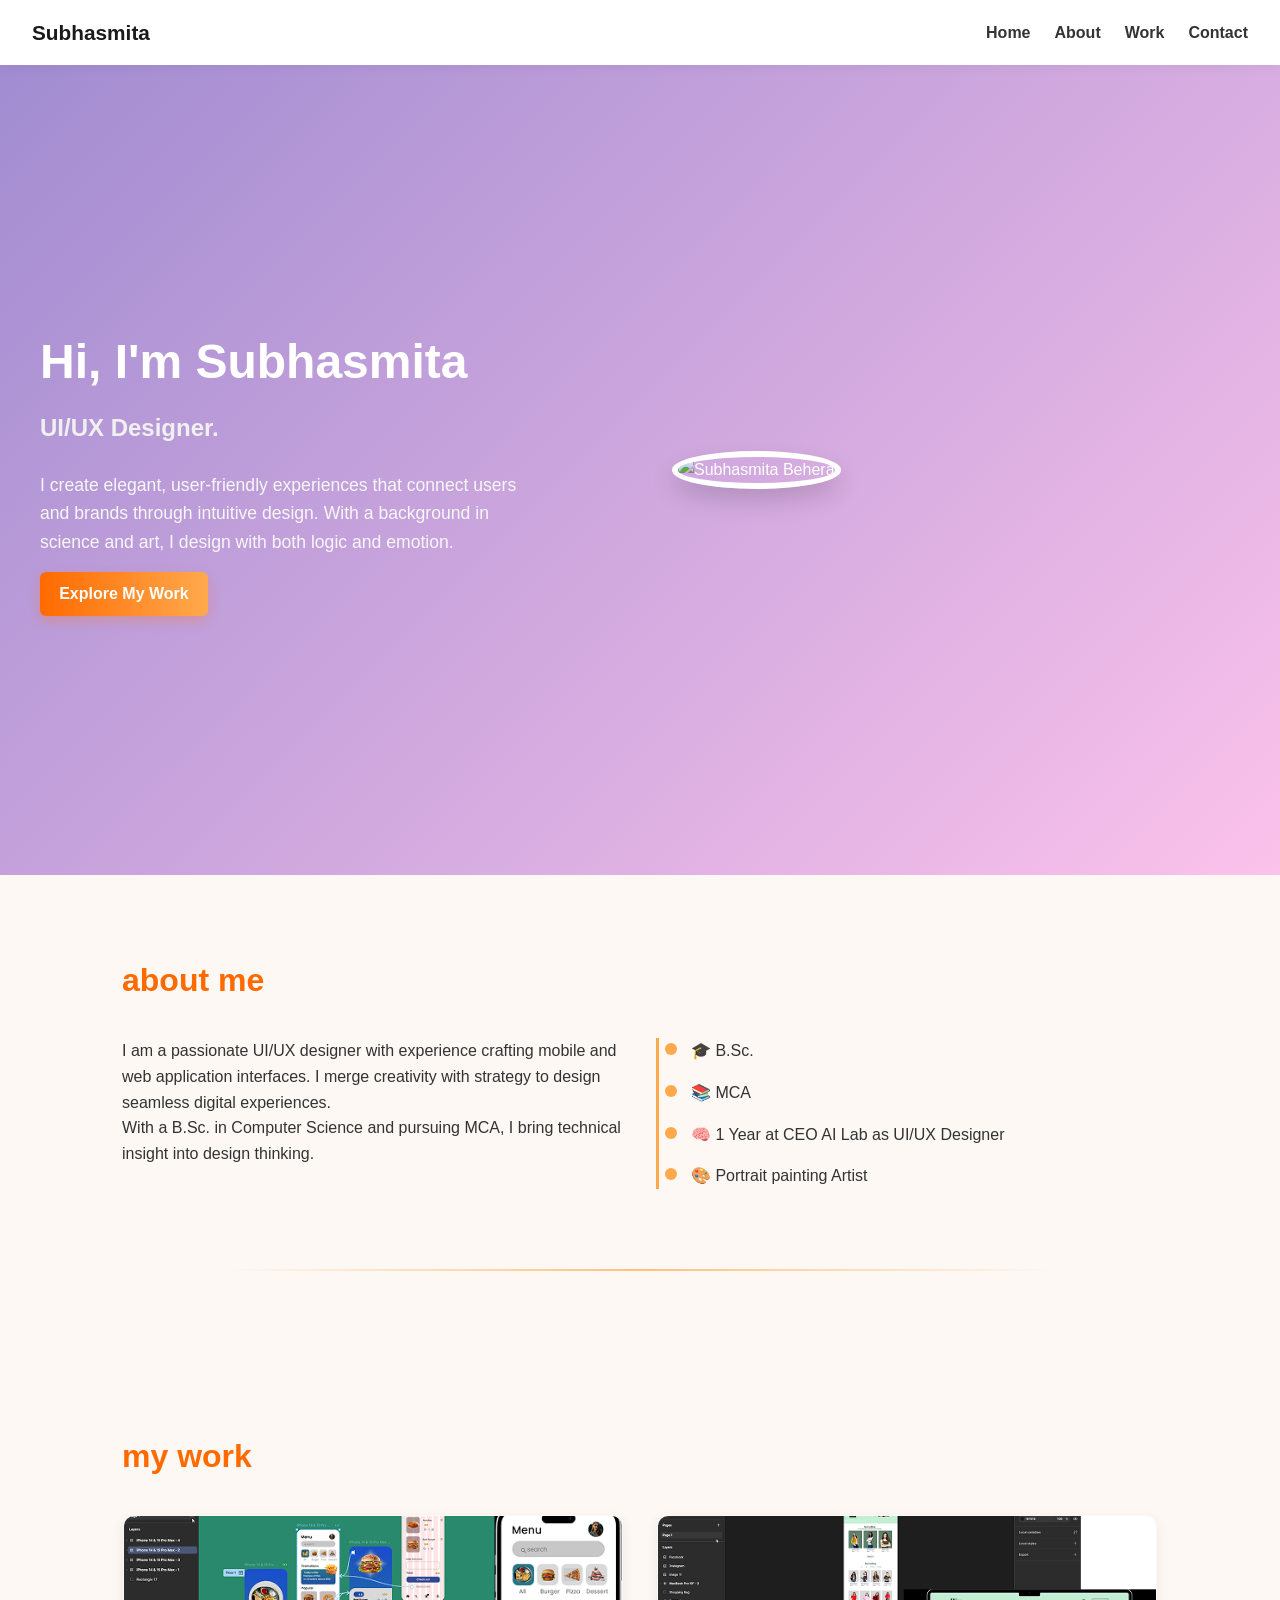
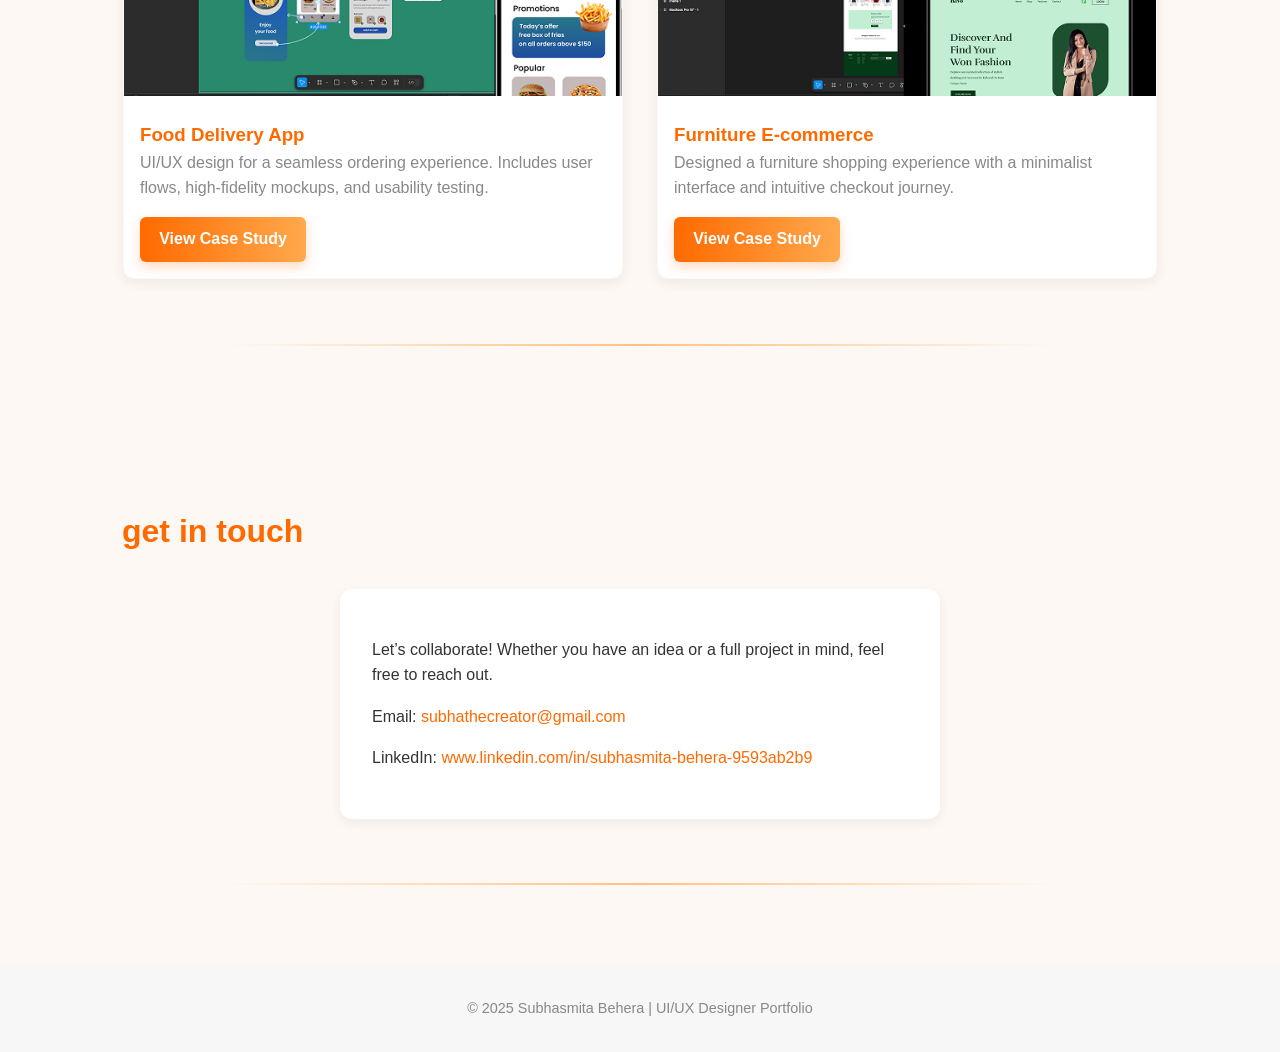
==== index.html @ c78ac77d "main" ====
<!DOCTYPE html>
<html lang="en">
<head>
  <meta charset="UTF-8" />
  <meta name="viewport" content="width=device-width, initial-scale=1.0"/>
  <title>Subhasmita | UI/UX Designer</title>
  <link rel="stylesheet" href="css/styles.css" />
</head>
<body>
  <!-- 🌟 NAVBAR -->
  <nav class="navbar">
    <div class="logo">Subhasmita</div>
    <ul class="nav-links">
      <li><a href="#home">Home</a></li>
      <li><a href="#about">About</a></li>
      <li><a href="#work">Work</a></li>
      <li><a href="#contact">Contact</a></li>
    </ul>
  </nav>

  <!-- 🎯 HERO SECTION -->
  <section class="hero" id="home">
    <div class="hero-container">
      <div class="hero-left animate fade-in">
        <h1>Hi, I'm <span class="highlight">Subhasmita</span></h1>
        <h2 class="tagline">UI/UX Designer.</h2>
        <p>I create elegant, user-friendly experiences that connect users and brands through intuitive design. With a background in science and art, I design with both logic and emotion.</p>
        <a href="#work" class="btn">Explore My Work</a>
      </div>
      <div class="hero-right animate fade-in">
        <img src="assets/profile.jpg" alt="Subhasmita Behera" />
      </div>
    </div>
  </section>

  <!-- 👩‍💻 ABOUT SECTION -->
  <section class="section" id="about">
    <h2 class="section-title">About Me</h2>
    <div class="about-grid">
      <div>
        <p>I am a passionate UI/UX designer with experience crafting mobile and web application interfaces. I merge creativity with strategy to design seamless digital experiences.</p>
        <p>With a B.Sc. in Computer Science and pursuing MCA, I bring technical insight into design thinking.</p>
      </div>
      <div>
        <ul class="timeline">
          <li>🎓 B.Sc.</li>
          <li>📚 MCA</li>
          <li>🧠 1 Year at CEO AI Lab as UI/UX Designer</li>
          <li>🎨 Portrait painting Artist </li>
        </ul>
      </div>
    </div>
    <div class="section-divider"></div>
  </section>

  <!-- 💼 WORK SECTION -->
  <section class="section" id="work">
    <h2 class="section-title">My Work</h2>
    <div class="project-grid">
      <div class="project-card">
        <div class="project-image">
          <img src="assets/food app.png" alt="Project 1">
        </div>
        <div class="project-content">
          <h3>Food Delivery App</h3>
          <p>UI/UX design for a seamless ordering experience. Includes user flows, high-fidelity mockups, and usability testing.</p>
          <a href="/food-delivery.html" class="btn">View Case Study</a>
        </div>
      </div>

      <div class="project-card">
        <div class="project-image">
          <img src="assets/shop app.png" alt="Project 2">
        </div>
        <div class="project-content">
          <h3>Furniture E-commerce</h3>
          <p>Designed a furniture shopping experience with a minimalist interface and intuitive checkout journey.</p>
          <a href="/uber-clone.html" class="btn">View Case Study</a>
        </div>
      </div>
      
    </div>
    <div class="section-divider"></div>
  </section>

  <!-- 📞 CONTACT SECTION -->
  <section class="section" id="contact">
    <h2 class="section-title">Get in Touch</h2>
    <div class="contact-content">
      <p>Let’s collaborate! Whether you have an idea or a full project in mind, feel free to reach out.</p>
      <p>Email: <a href="mailto:subhathecreator@gmail.com">subhathecreator@gmail.com</a></p>
      <p>LinkedIn: <a href="https://www.linkedin.com/in/subhasmita-behera-9593ab2b9">www.linkedin.com/in/subhasmita-behera-9593ab2b9</a></p>
    </div>
    <div class="section-divider"></div>
  </section>

  <!-- 🧾 FOOTER -->
  <footer>
    <p>© 2025 Subhasmita Behera | UI/UX Designer Portfolio</p>
  </footer>
   <script src="scripts.js"></script>
</body>
</html>
---- css/styles.css ----
/* === VARIABLES === */
:root {
  --primary: #1a1a1a;
  --secondary: #fdf8f3;
  --accent: #ff6a00;
  --accent-light: #ffa94d;
  --text: #333;
  --gray: #888;
  --white: #fff;
  --font: 'Manrope', sans-serif;
  --radius: 12px;
  --transition: 0.3s ease;
}

/* === RESET === */
* {
  margin: 0;
  padding: 0;
  box-sizing: border-box;
}
html {
  scroll-behavior: smooth;
}
body {
  font-family: var(--font);
  color: var(--text);
  background: var(--secondary);
  line-height: 1.6;
}

/* === NAVBAR === */
.navbar {
  display: flex;
  justify-content: space-between;
  align-items: center;
  padding: 1rem 2rem;
  position: sticky;
  top: 0;
  background: var(--white);
  box-shadow: 0 2px 10px rgba(0,0,0,0.05);
  z-index: 999;
}
.logo {
  font-weight: 800;
  font-size: 1.3rem;
  color: var(--primary);
}
.nav-links {
  display: flex;
  gap: 1.5rem;
  list-style: none;
}
.nav-links a {
  text-decoration: none;
  color: var(--text);
  font-weight: 600;
  position: relative;
}
.nav-links a::after {
  content: '';
  position: absolute;
  height: 2px;
  width: 0;
  bottom: -5px;
  left: 0;
  background: var(--accent-light);
  transition: width 0.3s ease;
}
.nav-links a:hover::after {
  width: 100%;
}

/* === HERO SECTION === */
.hero {
  background: linear-gradient(135deg, #a18cd1 0%, #fbc2eb 100%);
  padding: 6rem 2rem;
  min-height: 90vh;
  display: flex;
  align-items: center;
  justify-content: center;
  color: var(--white);
}
.hero-container {
  display: grid;
  grid-template-columns: 1fr 1fr;
  gap: 4rem;
  max-width: 1200px;
  width: 100%;
  align-items: center;
}
.hero-left h1 {
  font-size: 3rem;
  font-weight: 800;
  margin-bottom: 0.5rem;
  color: #fff;
}
.hero-left .tagline {
  font-size: 1.5rem;
  color: #f0f0f0;
  margin-bottom: 1.5rem;
}
.hero-left p {
  font-size: 1.1rem;
  color: #f7f7f7;
  max-width: 500px;
  line-height: 1.6;
}
.hero-right img {
  width: 320px;
  height: 320px;
  border-radius: 50%;
  object-fit: cover;
  border: 6px solid #fff;
  box-shadow: 0 12px 24px rgba(0,0,0,0.15);
  transition: transform 0.4s ease;
}
.hero-right img:hover {
  transform: scale(1.03);
}

/* === SECTION BASE === */
.section {
  padding: 5rem 2rem;
  max-width: 1100px;
  margin: auto;
}
.section-title {
  font-size: 2rem;
  margin-bottom: 2rem;
  color: var(--accent);
  text-transform: lowercase;
}
.section-divider {
  height: 2px;
  width: 80%;
  margin: 4rem auto 0;
  background: linear-gradient(to right, transparent, var(--accent-light), transparent);
  opacity: 0.7;
  border-radius: 4px;
}

/* === ABOUT SECTION === */
.about-grid {
  display: flex;
  flex-wrap: wrap;
  gap: 2rem;
}
.about-grid > div {
  flex: 1 1 300px;
}
.timeline {
  list-style: none;
  padding-left: 1rem;
  border-left: 3px solid var(--accent-light);
}
.timeline li {
  margin-bottom: 1rem;
  position: relative;
  padding-left: 1rem;
}
.timeline li::before {
  content: '';
  position: absolute;
  left: -10px;
  top: 5px;
  width: 12px;
  height: 12px;
  background: var(--accent-light);
  border-radius: 50%;
}

/* === WORK / PROJECT SECTION === */
.project-grid {
  display: grid;
  grid-template-columns: repeat(auto-fit, minmax(280px, 1fr));
  gap: 2rem;
}
.project-card {
  position: relative;
  background: var(--white);
  border-radius: var(--radius);
  box-shadow: 0 4px 12px rgba(0,0,0,0.06);
  overflow: hidden;
  transition: all 0.4s ease;
  border: 2px solid transparent;
  background-clip: padding-box;
}
.project-card::before {
  content: '';
  position: absolute;
  inset: 0;
  z-index: -1;
  border-radius: var(--radius);
  padding: 2px;
  background: linear-gradient(45deg, #ff6a00, #ffa94d);
  -webkit-mask: linear-gradient(#fff 0 0) content-box, linear-gradient(#fff 0 0);
  -webkit-mask-composite: xor;
  mask-composite: exclude;
}
.project-card:hover {
  transform: translateY(-5px) scale(1.01);
  box-shadow: 0 10px 20px rgba(255,106,0,0.15);
}
.project-image img {
  width: 100%;
  height: 180px;
  object-fit: cover;
}
.project-content {
  padding: 1rem;
}
.project-content h3 {
  margin-top: 0;
  color: var(--accent);
}
.project-content p {
  color: var(--gray);
}
.btn {
  display: inline-block;
  margin-top: 1rem;
  padding: 0.6rem 1.2rem;
  background: linear-gradient(to right, #ff6a00, #ffa94d);
  color: white;
  text-decoration: none;
  border-radius: 6px;
  font-weight: 600;
  transition: all 0.3s ease;
  box-shadow: 0 5px 12px rgba(255, 106, 0, 0.25);
}
.btn:hover {
  transform: translateY(-3px);
  box-shadow: 0 8px 20px rgba(255, 106, 0, 0.35);
}

/* === CONTACT SECTION === */
.contact-content {
  background: var(--white);
  padding: 2rem;
  border-radius: var(--radius);
  box-shadow: 0 4px 12px rgba(0,0,0,0.06);
  max-width: 600px;
  margin: auto;
}
.contact-content p {
  margin: 1rem 0;
}
.contact-content a {
  color: var(--accent);
  text-decoration: none;
}

/* === FOOTER === */
footer {
  background: #f7f7f7;
  padding: 2rem;
  text-align: center;
  font-size: 0.9rem;
  color: var(--gray);
}

/* === ANIMATIONS === */
.animate.fade-in {
  opacity: 0;
  transform: translateY(40px);
  transition: all 0.8s ease;
}
.animate.visible {
  opacity: 1;
  transform: translateY(0);
}

/* === RESPONSIVE === */
@media (max-width: 768px) {
  .hero-container {
    grid-template-columns: 1fr;
    text-align: center;
  }
  .hero-right {
    margin-top: 2rem;
  }
  .nav-links {
    flex-direction: column;
    gap: 1rem;
  }
}


/* === CASE STUDY HERO === */
.case-hero {
  background: linear-gradient(135deg, #ff9a8b 0%, #fad0c4 100%);
  padding: 6rem 2rem;
  text-align: center;
  color: #fff;
}
.case-hero h1 {
  font-size: 3rem;
  font-weight: 700;
}
.case-hero .tagline {
  font-size: 1.3rem;
  color: #fdfdfd;
  margin-top: 0.5rem;
}
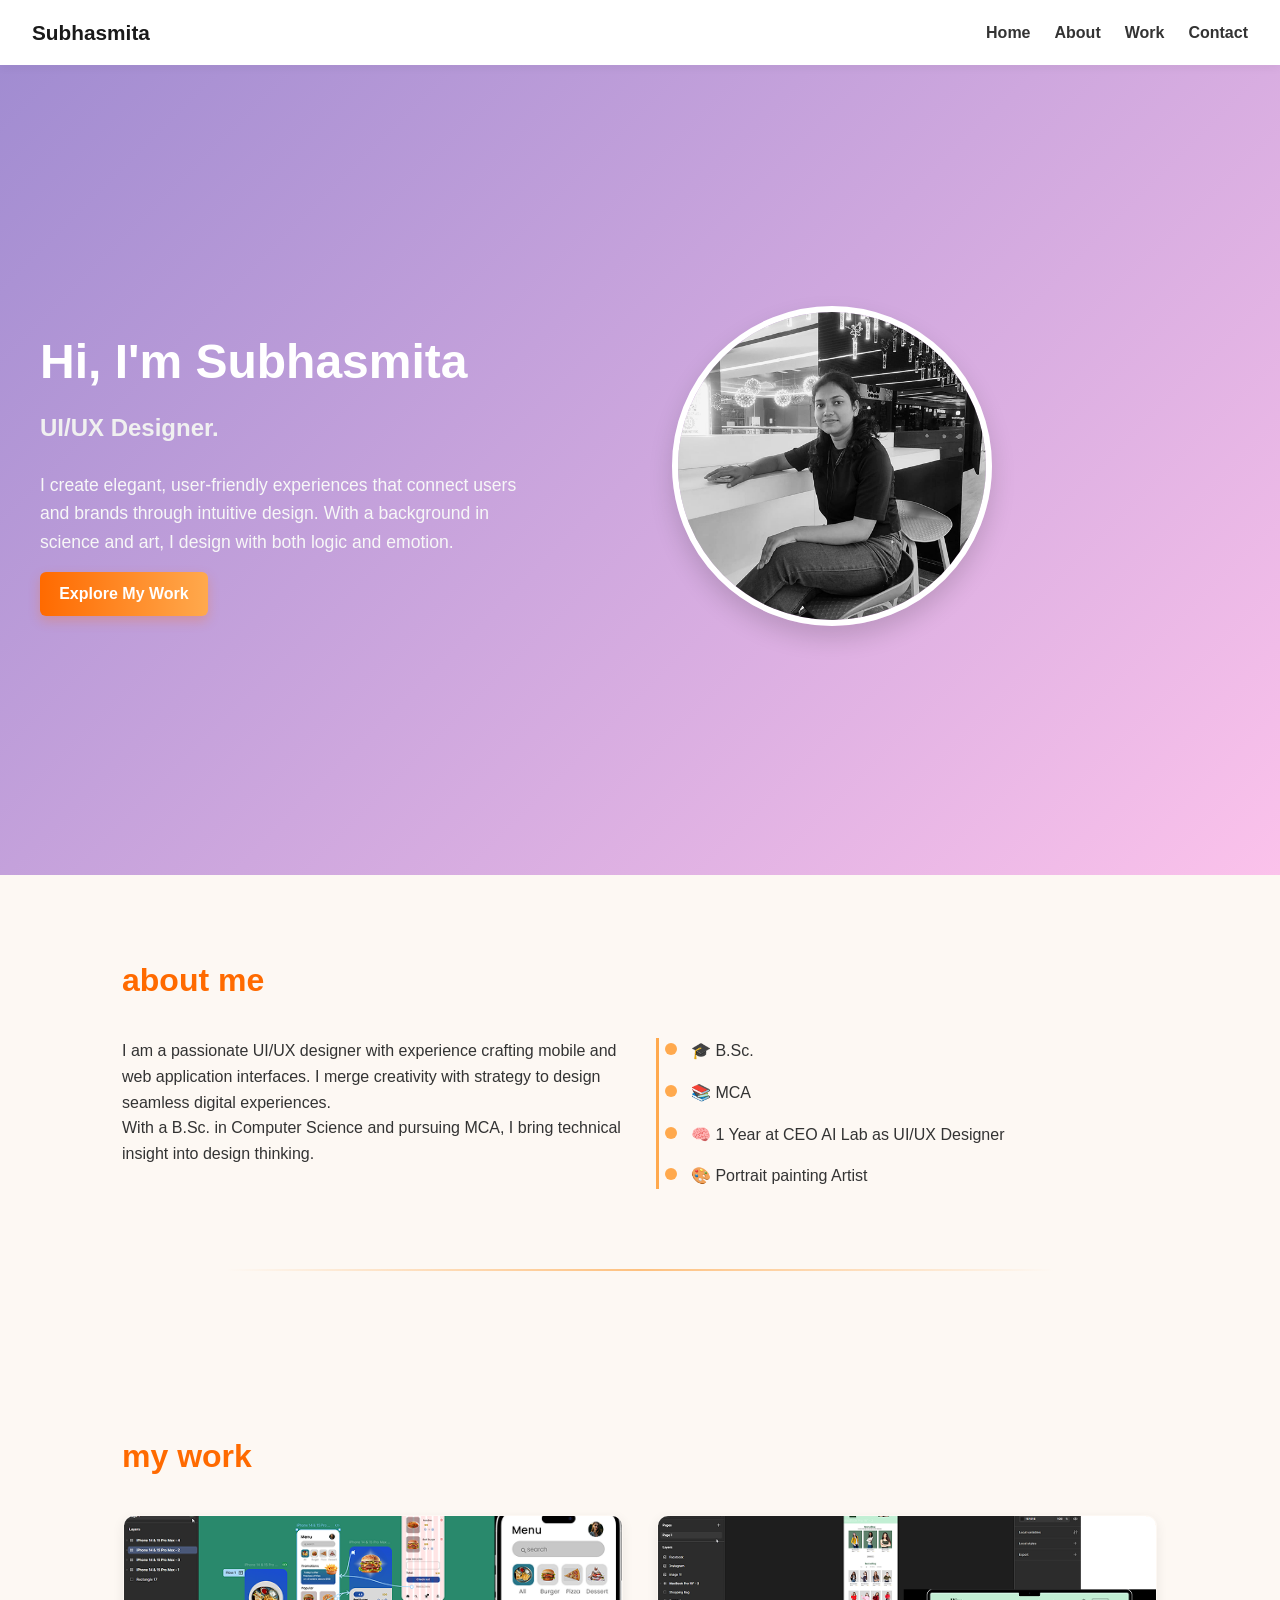
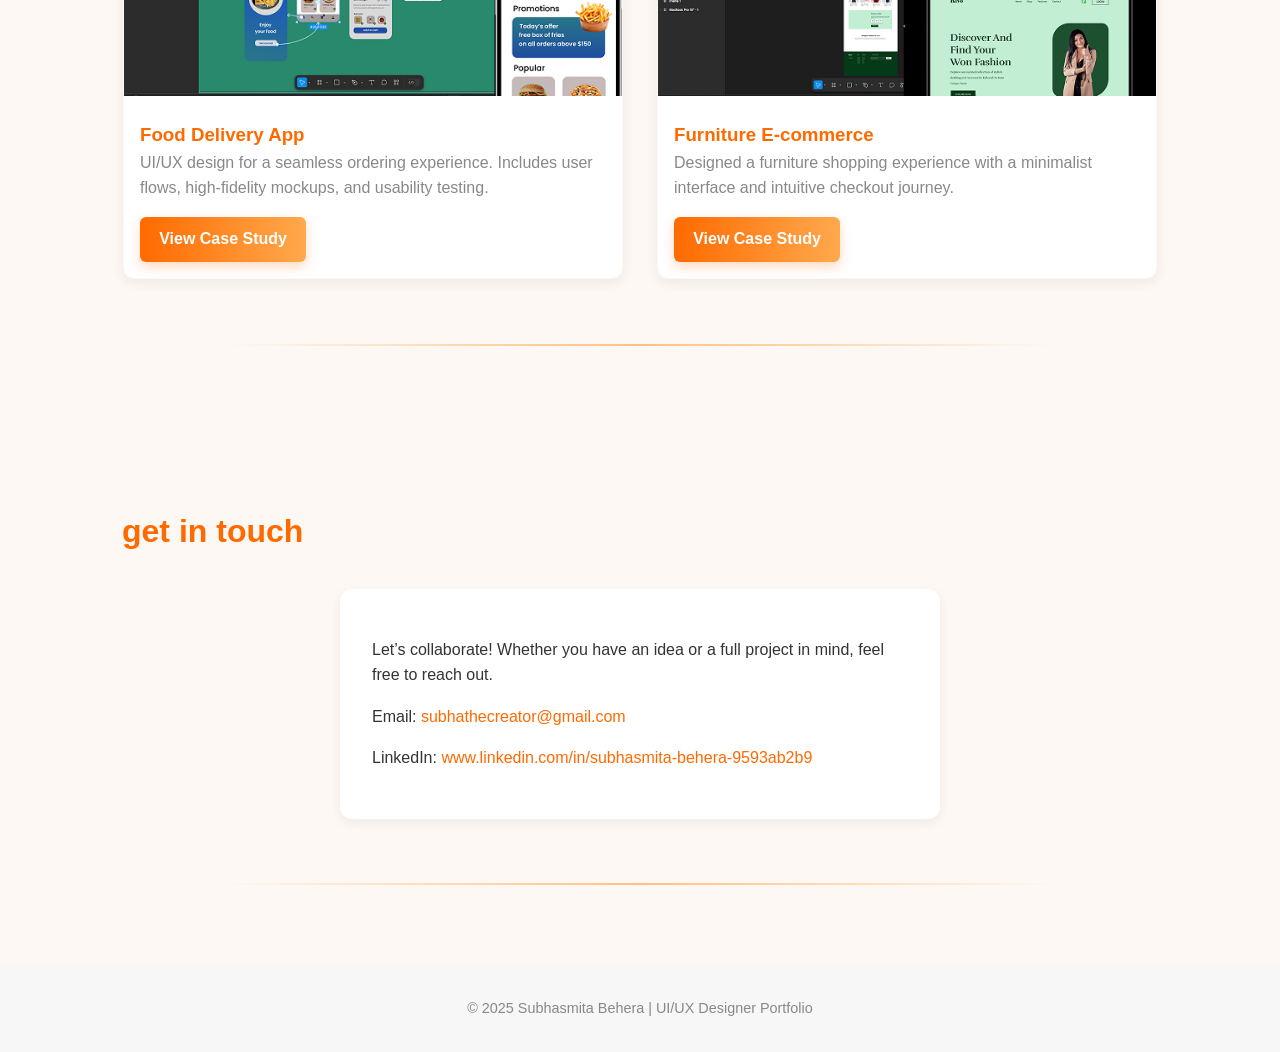
==== commit 2d3ff36a: "Update index.html" ====
--- a/index.html
+++ b/index.html
@@ -28,7 +28,7 @@
         <a href="#work" class="btn">Explore My Work</a>
       </div>
       <div class="hero-right animate fade-in">
-        <img src="assets/profile.jpg" alt="Subhasmita Behera" />
+        <img src="assets/Profile.jpg" alt="Subhasmita Behera" />
       </div>
     </div>
   </section>
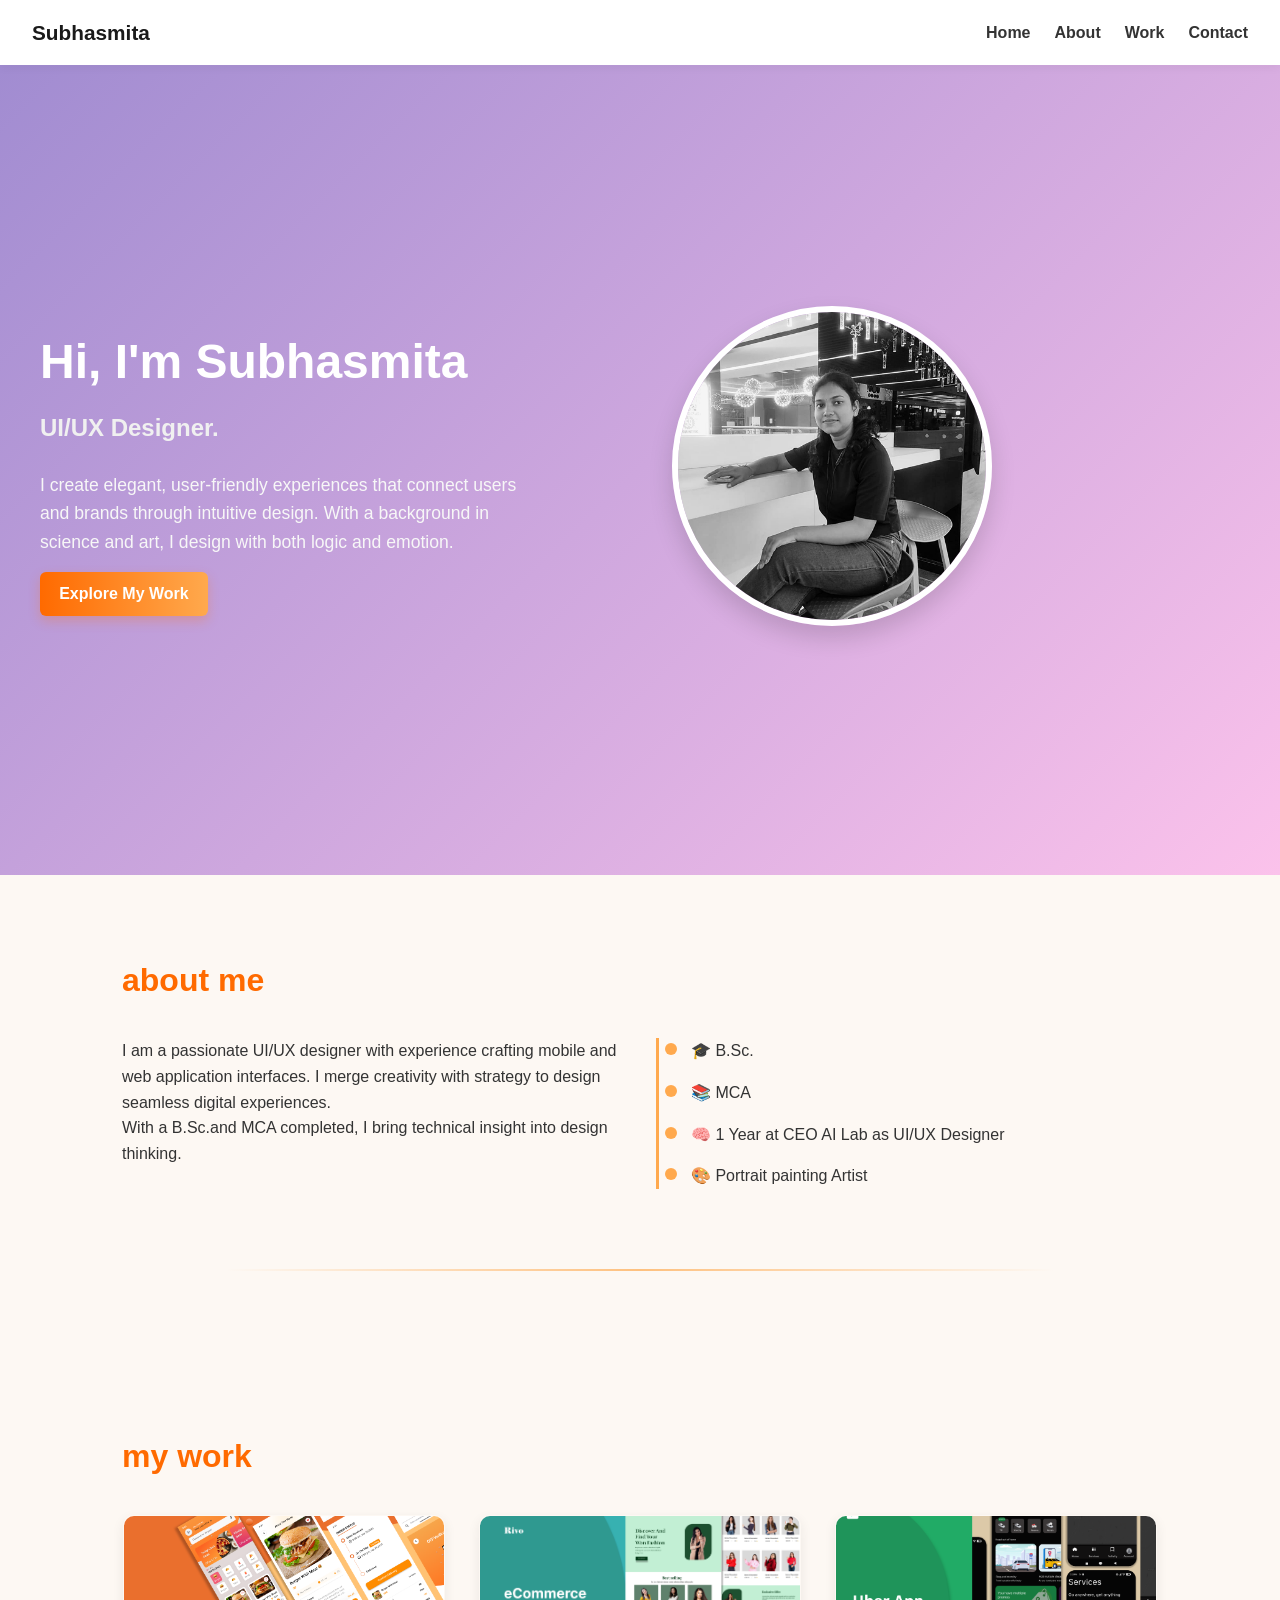
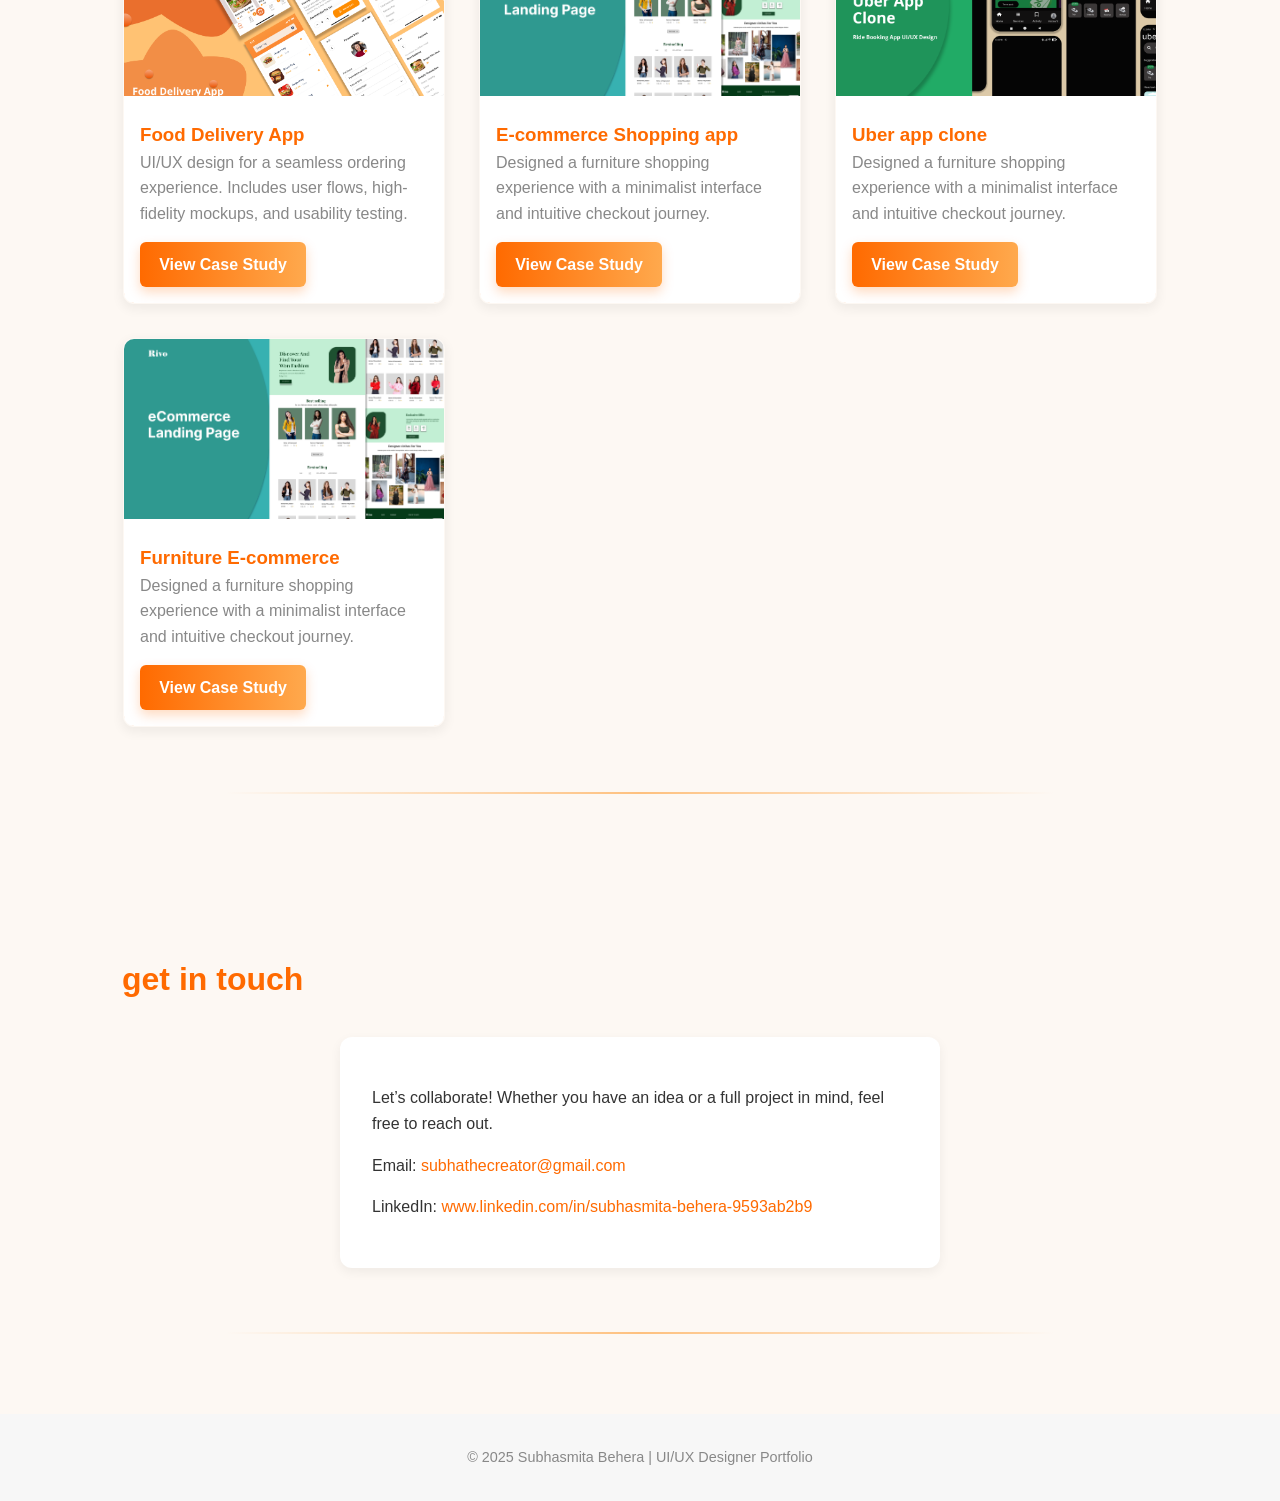
==== commit 0359d70e: "work change" ====
--- a/index.html
+++ b/index.html
@@ -39,7 +39,7 @@
     <div class="about-grid">
       <div>
         <p>I am a passionate UI/UX designer with experience crafting mobile and web application interfaces. I merge creativity with strategy to design seamless digital experiences.</p>
-        <p>With a B.Sc. in Computer Science and pursuing MCA, I bring technical insight into design thinking.</p>
+        <p>With a B.Sc.and MCA completed, I bring technical insight into design thinking.</p>
       </div>
       <div>
         <ul class="timeline">
@@ -59,23 +59,45 @@
     <div class="project-grid">
       <div class="project-card">
         <div class="project-image">
-          <img src="assets/food app.png" alt="Project 1">
+          <img src="assets/food delivery app.png" alt="Project 1">
         </div>
         <div class="project-content">
           <h3>Food Delivery App</h3>
           <p>UI/UX design for a seamless ordering experience. Includes user flows, high-fidelity mockups, and usability testing.</p>
-          <a href="/food-delivery.html" class="btn">View Case Study</a>
+          <a href="food-delivery.html" class="btn">View Case Study</a>
         </div>
       </div>
 
       <div class="project-card">
         <div class="project-image">
-          <img src="assets/shop app.png" alt="Project 2">
+          <img src="assets/e commerce app.png" alt="Project 2">
+        </div>
+        <div class="project-content">
+          <h3>E-commerce Shopping app</h3>
+          <p>Designed a furniture shopping experience with a minimalist interface and intuitive checkout journey.</p>
+          <a href="uber-clone.html" class="btn">View Case Study</a>
+        </div>
+      </div>
+
+      <div class="project-card">
+        <div class="project-image">
+          <img src="assets/uber app clone.png" alt="Project 2">
+        </div>
+        <div class="project-content">
+          <h3>Uber app clone</h3>
+          <p>Designed a furniture shopping experience with a minimalist interface and intuitive checkout journey.</p>
+          <a href="uber-clone.html" class="btn">View Case Study</a>
+        </div>
+      </div>
+
+      <div class="project-card">
+        <div class="project-image">
+          <img src="assets/e commerce app.png" alt="Project 2">
         </div>
         <div class="project-content">
           <h3>Furniture E-commerce</h3>
           <p>Designed a furniture shopping experience with a minimalist interface and intuitive checkout journey.</p>
-          <a href="/uber-clone.html" class="btn">View Case Study</a>
+          <a href="uber-clone.html" class="btn">View Case Study</a>
         </div>
       </div>
       
